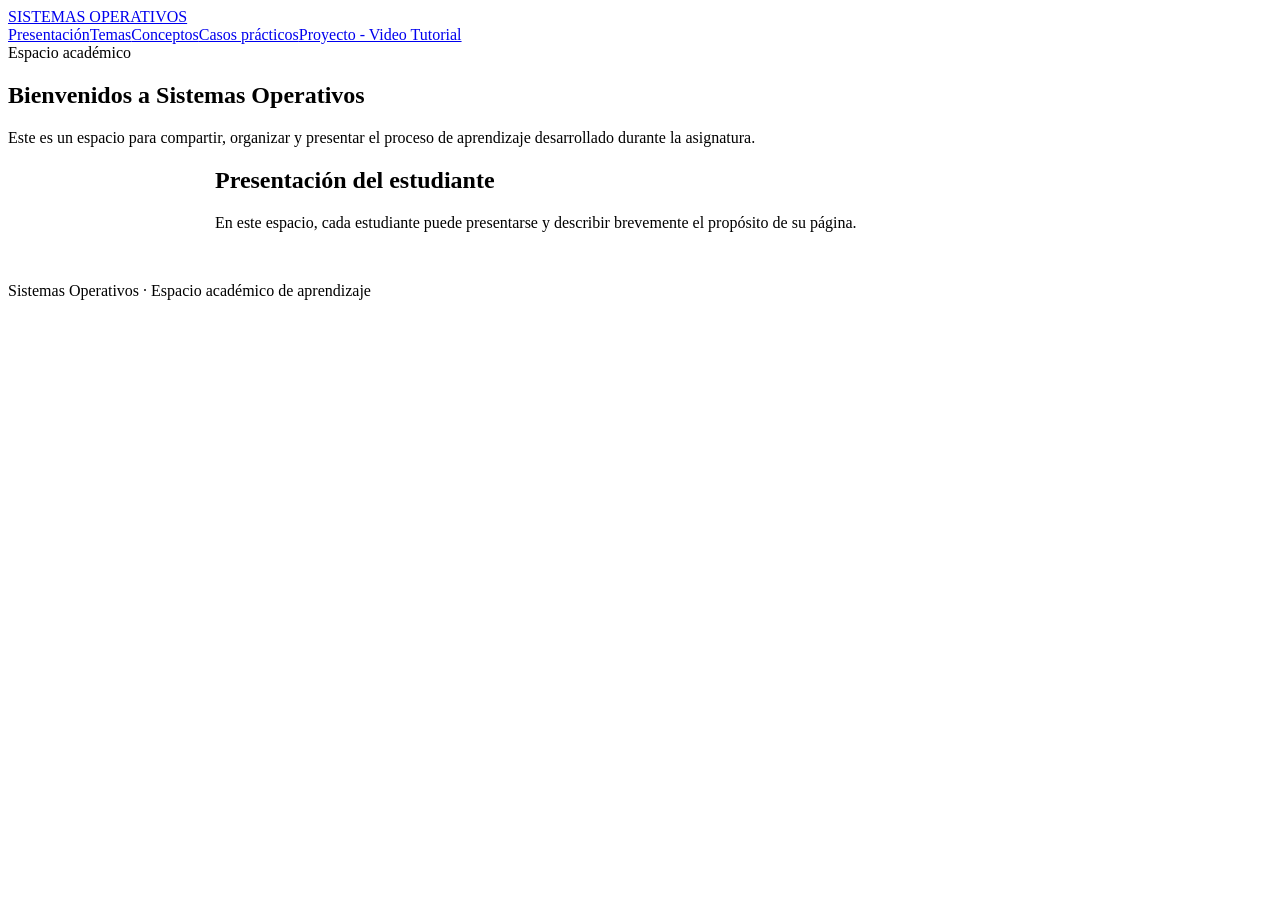
==== index.html @ a7d87741 "feat: first version" ====
<!doctype html>
<html lang="es">

<head>
  <meta charset="utf-8">
  <meta name="viewport" content="width=device-width,initial-scale=1">
  <meta name="description" content="Espacio académico de Sistemas Operativos">
  <title>Presentación | Sistemas Operativos</title>
  <link rel="stylesheet" href="css/estilos.css">
</head>

<body>
  <header class="site-header">
    <div class="nav-wrap"><a class="brand" href="index.html">SISTEMAS OPERATIVOS</a>
      <nav class="navbar" aria-label="Navegación principal"><a href="index.html" class="active">Presentación</a><a
          href="temas.html" class="">Temas</a><a href="conceptos.html" class="">Conceptos</a><a
          href="casos-practicos.html" class="">Casos prácticos</a><a href="proyecto.html" class="">Proyecto - Video
          Tutorial</a></nav>
    </div>
  </header>
  <main>
    <section class="hero">
      <div class="eyebrow">Espacio académico</div>
      <h1>Bienvenidos a Sistemas Operativos</h1>
      <p>Este es un espacio para compartir, organizar y presentar el proceso de aprendizaje desarrollado durante la
        asignatura.</p>
    </section>
    <section class="card" style="max-width:850px;margin:0 auto">
      <h2>Presentación del estudiante</h2>
      <p>En este espacio, cada estudiante puede presentarse y describir brevemente el propósito de su página.</p>
      <div class="edit-area" contenteditable="true" data-placeholder="Escribe aquí tu presentación personal..."></div>
    </section>
  </main>
  <footer class="footer">Sistemas Operativos · Espacio académico de aprendizaje</footer>
</body>

</html>
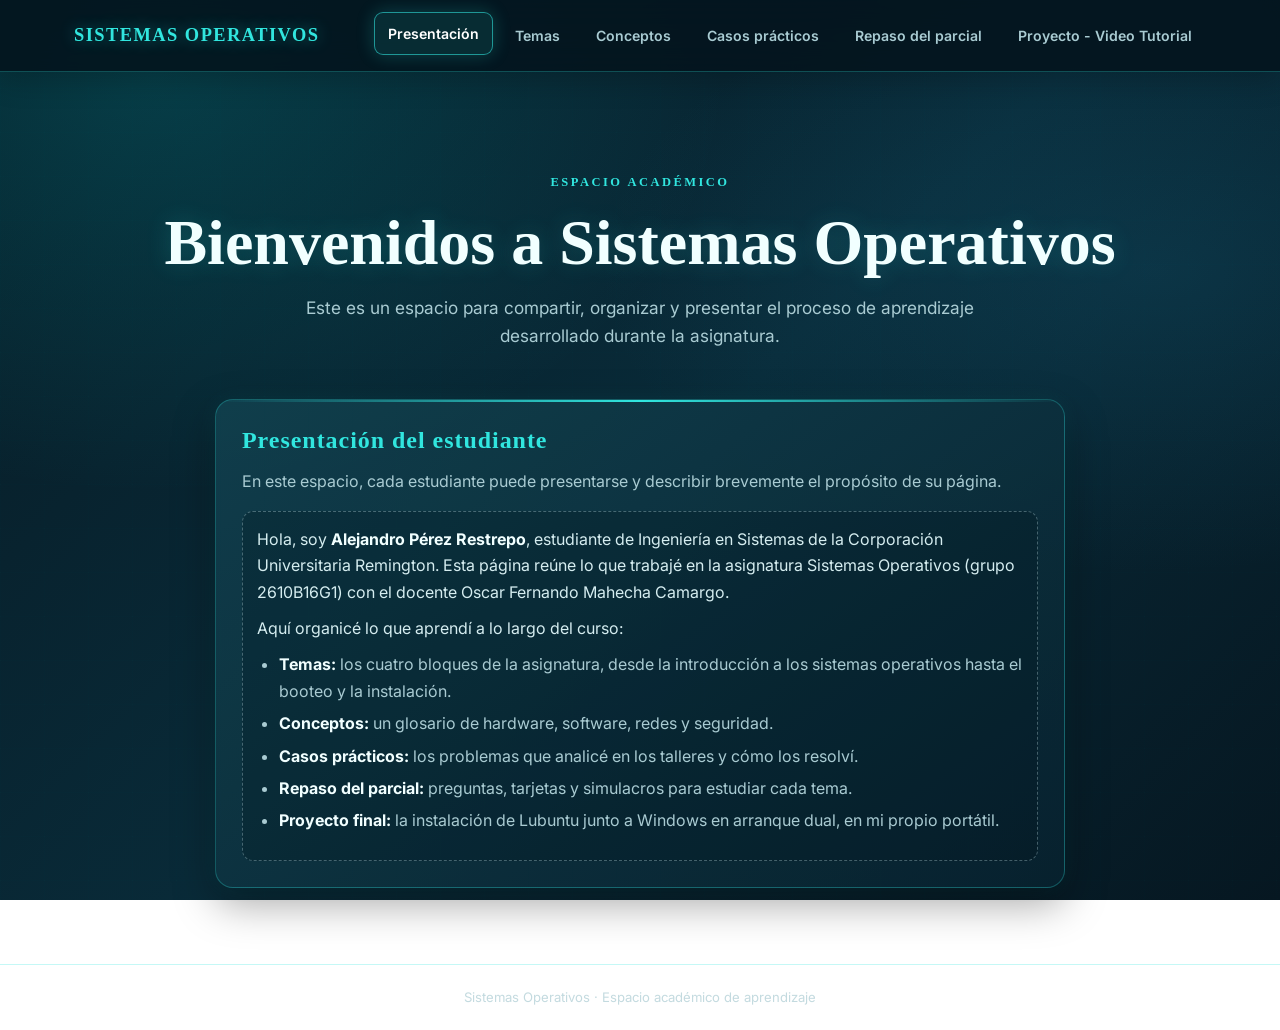
==== commit 63dcda6b: "Agregar contenido del proyecto final y página de repaso del parcial - Llenar Presentación, Temas, Co" ====
--- a/index.html
+++ b/index.html
@@ -1,37 +1,51 @@
-<!doctype html>
-<html lang="es">
-
-<head>
-  <meta charset="utf-8">
-  <meta name="viewport" content="width=device-width,initial-scale=1">
-  <meta name="description" content="Espacio académico de Sistemas Operativos">
-  <title>Presentación | Sistemas Operativos</title>
-  <link rel="stylesheet" href="css/estilos.css">
-</head>
-
-<body>
-  <header class="site-header">
-    <div class="nav-wrap"><a class="brand" href="index.html">SISTEMAS OPERATIVOS</a>
-      <nav class="navbar" aria-label="Navegación principal"><a href="index.html" class="active">Presentación</a><a
-          href="temas.html" class="">Temas</a><a href="conceptos.html" class="">Conceptos</a><a
-          href="casos-practicos.html" class="">Casos prácticos</a><a href="proyecto.html" class="">Proyecto - Video
-          Tutorial</a></nav>
-    </div>
-  </header>
-  <main>
-    <section class="hero">
-      <div class="eyebrow">Espacio académico</div>
-      <h1>Bienvenidos a Sistemas Operativos</h1>
-      <p>Este es un espacio para compartir, organizar y presentar el proceso de aprendizaje desarrollado durante la
-        asignatura.</p>
-    </section>
-    <section class="card" style="max-width:850px;margin:0 auto">
-      <h2>Presentación del estudiante</h2>
-      <p>En este espacio, cada estudiante puede presentarse y describir brevemente el propósito de su página.</p>
-      <div class="edit-area" contenteditable="true" data-placeholder="Escribe aquí tu presentación personal..."></div>
-    </section>
-  </main>
-  <footer class="footer">Sistemas Operativos · Espacio académico de aprendizaje</footer>
-</body>
-
+<!doctype html>
+<html lang="es">
+
+<head>
+  <meta charset="utf-8">
+  <meta name="viewport" content="width=device-width,initial-scale=1">
+  <meta name="description" content="Espacio académico de Sistemas Operativos">
+  <title>Presentación | Sistemas Operativos</title>
+  <link rel="stylesheet" href="css/estilos.css">
+</head>
+
+<body>
+  <header class="site-header">
+    <div class="nav-wrap"><a class="brand" href="index.html">SISTEMAS OPERATIVOS</a>
+      <nav class="navbar" aria-label="Navegación principal"><a href="index.html" class="active">Presentación</a><a
+          href="temas.html" class="">Temas</a><a href="conceptos.html" class="">Conceptos</a><a
+          href="casos-practicos.html" class="">Casos prácticos</a><a href="repaso.html" class="">Repaso del parcial</a><a href="proyecto.html" class="">Proyecto - Video
+          Tutorial</a></nav>
+    </div>
+  </header>
+  <main>
+    <section class="hero">
+      <div class="eyebrow">Espacio académico</div>
+      <h1>Bienvenidos a Sistemas Operativos</h1>
+      <p>Este es un espacio para compartir, organizar y presentar el proceso de aprendizaje desarrollado durante la
+        asignatura.</p>
+    </section>
+    <section class="card" style="max-width:850px;margin:0 auto">
+      <h2>Presentación del estudiante</h2>
+      <p>En este espacio, cada estudiante puede presentarse y describir brevemente el propósito de su página.</p>
+      <div class="edit-area" contenteditable="true" data-placeholder="Escribe aquí tu presentación personal...">
+          <p>Hola, soy <strong>Alejandro Pérez Restrepo</strong>, estudiante de Ingeniería en Sistemas de la
+            Corporación Universitaria Remington. Esta página reúne lo que trabajé en la asignatura Sistemas Operativos
+            (grupo 2610B16G1) con el docente Oscar Fernando Mahecha Camargo.</p>
+          <p>Aquí organicé lo que aprendí a lo largo del curso:</p>
+          <ul>
+            <li><strong>Temas:</strong> los cuatro bloques de la asignatura, desde la introducción a los sistemas
+              operativos hasta el booteo y la instalación.</li>
+            <li><strong>Conceptos:</strong> un glosario de hardware, software, redes y seguridad.</li>
+            <li><strong>Casos prácticos:</strong> los problemas que analicé en los talleres y cómo los resolví.</li>
+            <li><strong>Repaso del parcial:</strong> preguntas, tarjetas y simulacros para estudiar cada tema.</li>
+            <li><strong>Proyecto final:</strong> la instalación de Lubuntu junto a Windows en arranque dual, en mi
+              propio portátil.</li>
+          </ul>
+        </div>
+    </section>
+  </main>
+  <footer class="footer">Sistemas Operativos · Espacio académico de aprendizaje</footer>
+</body>
+
 </html>
--- a/css/estilos.css
+++ b/css/estilos.css
@@ -0,0 +1,481 @@
+@import url('https://fonts.googleapis.com/css2?family=Exo+2:wght@400;600;700;800&family=Inter:wght@400;500;600;700&display=swap');
+
+:root {
+  --bg: #071b25;
+  --cyan: #31e6df;
+  --muted: #a9cbd2;
+  --line: rgba(49, 230, 223, .28);
+  --shadow: 0 16px 42px rgba(0, 0, 0, .34), 0 0 22px rgba(0, 220, 220, .08)
+}
+
+* {
+  box-sizing: border-box
+}
+
+html {
+  scroll-behavior: smooth
+}
+
+body {
+  margin: 0;
+  min-height: 100vh;
+  color: #e9fbff;
+  font-family: Inter, sans-serif;
+  line-height: 1.65;
+  background: radial-gradient(ellipse at 12% 8%, rgba(0, 204, 210, .18), transparent 36%), radial-gradient(ellipse at 90% 30%, rgba(25, 116, 151, .2), transparent 34%), linear-gradient(135deg, var(--bg), #092b39 52%, #061721);
+  background-attachment: fixed
+}
+
+body:before {
+  content: "";
+  position: fixed;
+  inset: 0;
+  pointer-events: none;
+  opacity: .16;
+  z-index: -1;
+  background-image: linear-gradient(rgba(75, 220, 220, .08) 1px, transparent 1px), linear-gradient(90deg, rgba(75, 220, 220, .08) 1px, transparent 1px);
+  background-size: 44px 44px
+}
+
+a {
+  color: inherit;
+  text-decoration: none
+}
+
+.site-header {
+  position: sticky;
+  top: 0;
+  z-index: 20;
+  background: rgba(4, 20, 29, .88);
+  backdrop-filter: blur(16px);
+  border-bottom: 1px solid var(--line);
+  box-shadow: 0 8px 30px #0003
+}
+
+.nav-wrap {
+  max-width: 1180px;
+  margin: auto;
+  padding: 14px 24px;
+  display: flex;
+  align-items: center;
+  justify-content: space-between;
+  gap: 24px
+}
+
+.brand {
+  font-family: 'Exo 2';
+  font-weight: 800;
+  letter-spacing: .08em;
+  color: var(--cyan);
+  font-size: 1.15rem;
+  text-shadow: 0 0 16px #31e6df73
+}
+
+.navbar {
+  display: flex;
+  flex-wrap: wrap;
+  gap: 8px;
+  justify-content: flex-end
+}
+
+.navbar a {
+  font-size: .88rem;
+  font-weight: 600;
+  color: var(--muted);
+  padding: 9px 13px;
+  border: 1px solid transparent;
+  border-radius: 9px;
+  transition: all .28s
+}
+
+.navbar a:hover,
+.navbar a.active {
+  color: white;
+  border-color: #31e6df94;
+  background: #31e6df1a;
+  box-shadow: 0 0 18px #31e6df38;
+  transform: translateY(-2px)
+}
+
+main {
+  max-width: 1120px;
+  margin: auto;
+  padding: 58px 24px 76px
+}
+
+.hero {
+  text-align: center;
+  padding: 42px 22px 48px;
+  animation: fadeUp .8s both
+}
+
+.eyebrow {
+  color: var(--cyan);
+  font-family: 'Exo 2';
+  font-weight: 700;
+  letter-spacing: .2em;
+  text-transform: uppercase;
+  font-size: .78rem
+}
+
+h1,
+h2,
+h3 {
+  font-family: 'Exo 2';
+  line-height: 1.2
+}
+
+h1 {
+  font-size: clamp(2.2rem, 6vw, 4rem);
+  margin: 12px 0;
+  color: #f1ffff;
+  text-shadow: 0 0 24px #31e6df33
+}
+
+.hero p {
+  max-width: 760px;
+  margin: auto;
+  color: var(--muted);
+  font-size: 1.08rem
+}
+
+.section-title {
+  text-align: center;
+  margin-bottom: 30px
+}
+
+.section-title h1 {
+  font-size: clamp(2rem, 4vw, 3rem)
+}
+
+.section-title p {
+  color: var(--muted);
+  max-width: 720px;
+  margin: 12px auto 0
+}
+
+.grid {
+  display: grid;
+  grid-template-columns: repeat(2, minmax(0, 1fr));
+  gap: 22px
+}
+
+.card {
+  position: relative;
+  overflow: hidden;
+  padding: 26px;
+  border: 1px solid var(--line);
+  border-radius: 18px;
+  background: linear-gradient(145deg, #11414fe0, #08222fe0);
+  box-shadow: var(--shadow);
+  transition: transform .32s, box-shadow .32s, border-color .32s;
+  animation: fadeUp .65s both
+}
+
+.card:before {
+  content: "";
+  position: absolute;
+  inset: 0 0 auto;
+  height: 2px;
+  background: linear-gradient(90deg, transparent, var(--cyan), transparent)
+}
+
+.card:hover {
+  transform: translateY(-7px) scale(1.012);
+  border-color: #31e6dfcc;
+  box-shadow: 0 22px 48px #0006, 0 0 28px #31e6df30
+}
+
+.card h2,
+.card h3 {
+  margin: 0 0 14px;
+  color: var(--cyan);
+  letter-spacing: .04em
+}
+
+.card p {
+  color: var(--muted);
+  margin: 0
+}
+
+.week-card {
+  min-height: 190px
+}
+
+.edit-area {
+  margin-top: 16px;
+  min-height: 90px;
+  padding: 14px;
+  border: 1px dashed #a9cbd261;
+  border-radius: 11px;
+  color: #d5edf0;
+  background: #0111193d;
+  outline: none
+}
+
+.edit-area:focus {
+  border-color: var(--cyan);
+  box-shadow: 0 0 0 3px #31e6df1a
+}
+
+.edit-area:empty:before {
+  content: attr(data-placeholder);
+  color: #a9cbd2a0
+}
+
+.concept-card {
+  min-height: 210px
+}
+
+.concept-card h2 {
+  display: flex;
+  align-items: center;
+  gap: 12px
+}
+
+.concept-icon {
+  display: inline-grid;
+  place-items: center;
+  width: 40px;
+  height: 40px;
+  border-radius: 12px;
+  color: var(--cyan);
+  background: #31e6df1a;
+  border: 1px solid var(--line)
+}
+
+.case-card h2 {
+  font-size: 1.28rem
+}
+
+.case-parts {
+  display: grid;
+  grid-template-columns: 1fr 1fr;
+  gap: 14px;
+  margin-top: 18px
+}
+
+.case-part {
+  min-height: 155px;
+  padding: 16px;
+  border-radius: 13px;
+  border: 1px solid #31e6df33;
+  background: #02161f6b;
+  transition: all .28s
+}
+
+.case-part:hover {
+  border-color: var(--cyan);
+  background: #0f4e5759;
+  box-shadow: 0 0 18px #31e6df1f;
+  transform: translateY(-3px)
+}
+
+.case-part h3 {
+  font-size: 1rem;
+  margin: 0 0 10px;
+  color: #f0ffff
+}
+
+.project-content {
+  max-width: 900px;
+  margin: auto
+}
+
+.project-content .card {
+  margin-bottom: 20px
+}
+
+.project-content h2 {
+  font-size: 1.25rem
+}
+
+.project-content ul {
+  padding-left: 22px;
+  color: var(--muted);
+  margin: 10px 0
+}
+
+.project-content li {
+  margin: 7px 0
+}
+
+.note {
+  padding: 17px 20px;
+  border-left: 3px solid var(--cyan);
+  border-radius: 0 12px 12px 0;
+  background: #31e6df12;
+  color: var(--muted)
+}
+
+.footer {
+  border-top: 1px solid var(--line);
+  text-align: center;
+  padding: 22px;
+  color: #a9cbd2b3;
+  font-size: .82rem
+}
+
+@keyframes fadeUp {
+  from {
+    opacity: 0;
+    transform: translateY(18px)
+  }
+
+  to {
+    opacity: 1;
+    transform: translateY(0)
+  }
+}
+
+.card:nth-child(2) {
+  animation-delay: .08s
+}
+
+.card:nth-child(3) {
+  animation-delay: .16s
+}
+
+.card:nth-child(4) {
+  animation-delay: .24s
+}
+
+@media(max-width:760px) {
+  .nav-wrap {
+    flex-direction: column;
+    gap: 10px;
+    padding: 12px 14px
+  }
+
+  .navbar {
+    justify-content: center
+  }
+
+  .navbar a {
+    font-size: .78rem;
+    padding: 8px 9px
+  }
+
+  main {
+    padding: 38px 16px 56px
+  }
+
+  .grid {
+    grid-template-columns: 1fr
+  }
+
+  .case-parts {
+    grid-template-columns: 1fr
+  }
+
+  .hero {
+    padding: 28px 8px 36px
+  }
+}
+
+@media(prefers-reduced-motion:reduce) {
+
+  *,
+  *:before,
+  *:after {
+    scroll-behavior: auto !important;
+    animation-duration: .01ms !important;
+    animation-iteration-count: 1 !important;
+    transition-duration: .01ms !important
+  }
+}
+
+/* Contenido agregado al proyecto final:
+   texto dentro de los recuadros, subtítulos de casos y tabla de particiones */
+.edit-area p {
+  margin: 0 0 10px;
+  color: #d5edf0
+}
+
+.edit-area p:last-child {
+  margin-bottom: 0
+}
+
+.edit-area ul,
+.edit-area ol,
+.project-content ol {
+  margin: 6px 0 12px;
+  padding-left: 22px;
+  color: var(--muted)
+}
+
+.edit-area li,
+.project-content ol li {
+  margin: 6px 0
+}
+
+.edit-area strong,
+.card li strong,
+.card p strong {
+  color: #f1ffff
+}
+
+.edit-area .block-title {
+  font-family: 'Exo 2';
+  font-weight: 700;
+  font-size: 1.08rem;
+  color: #f1ffff
+}
+
+.card code {
+  font-family: Consolas, 'Courier New', monospace;
+  font-size: .9em;
+  color: #c9fbf8;
+  background: #31e6df14;
+  padding: 1px 5px;
+  border-radius: 4px
+}
+
+.case-subtitle {
+  margin: -6px 0 4px !important;
+  color: #f1ffff !important;
+  font-weight: 600
+}
+
+.table-wrap {
+  overflow-x: auto
+}
+
+.table-wrap table {
+  width: 100%;
+  border-collapse: collapse;
+  font-size: .92rem;
+  color: var(--muted)
+}
+
+.table-wrap th,
+.table-wrap td {
+  padding: 9px 10px;
+  border-bottom: 1px solid var(--line);
+  text-align: left;
+  white-space: nowrap
+}
+
+.table-wrap th {
+  color: var(--cyan);
+  font-family: 'Exo 2'
+}
+
+.table-wrap tr.highlight td {
+  color: #f1ffff;
+  background: #31e6df12
+}
+
+.sources li {
+  margin: 8px 0
+}
+
+.sources a {
+  color: var(--cyan);
+  text-decoration: underline
+}
+
+/* Cada caso práctico ocupa todo el ancho para que la problemática y la solución se lean cómodas */
+.case-card {
+  grid-column: 1 / -1
+}
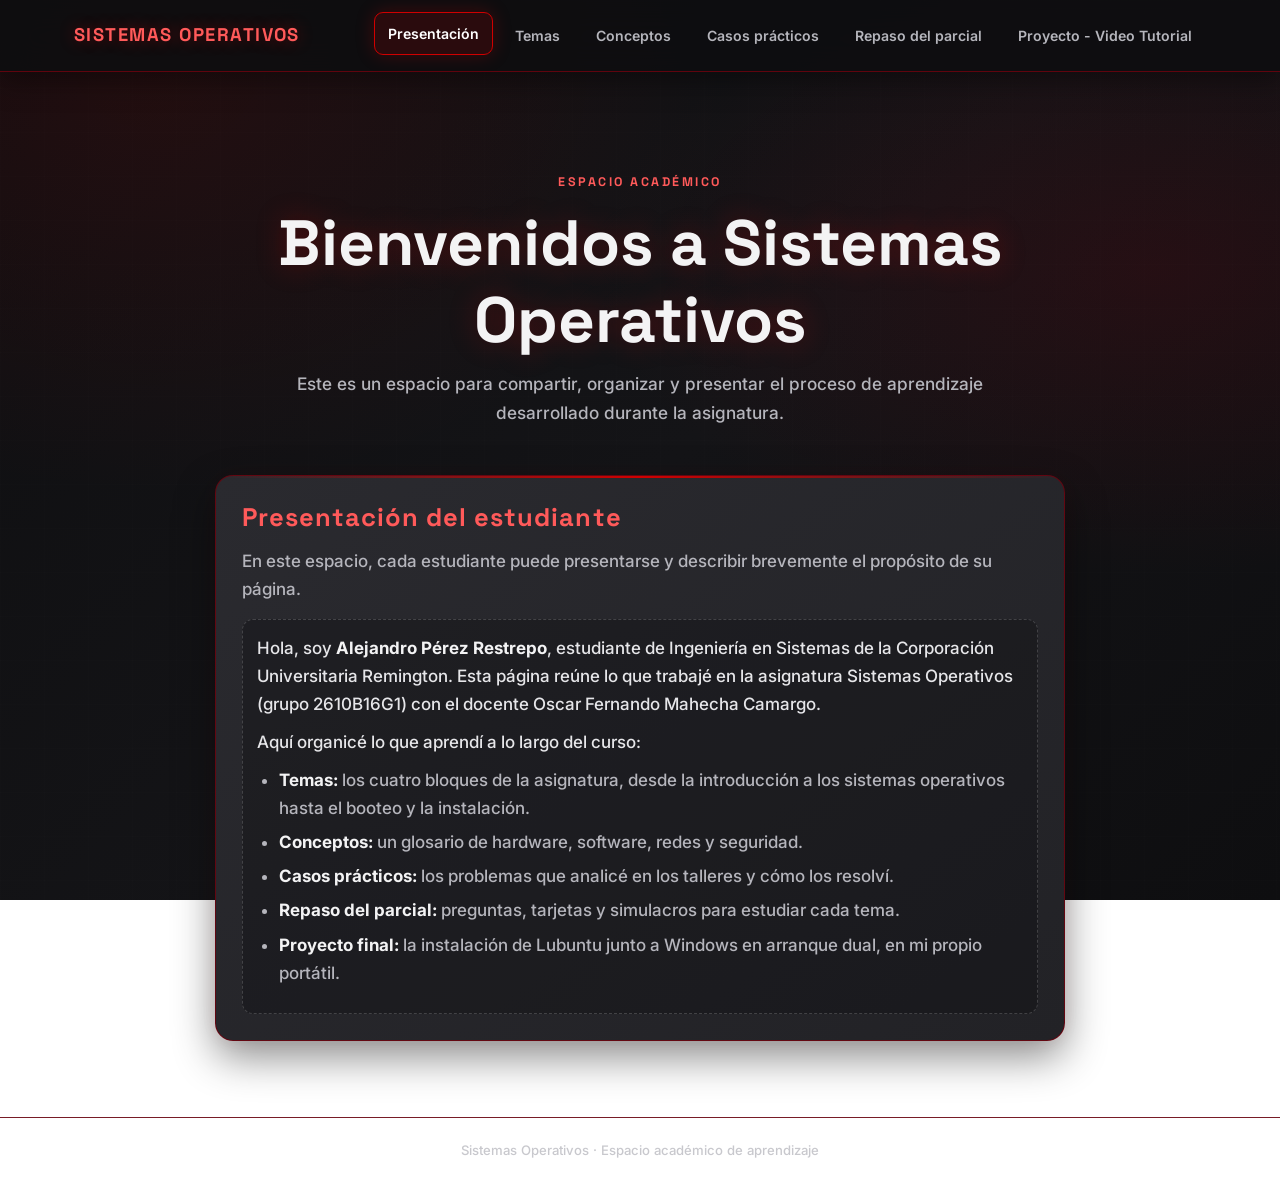
==== commit d657e718: "feat: Add favicon" ====
--- a/index.html
+++ b/index.html
@@ -7,6 +7,7 @@
   <meta name="description" content="Espacio académico de Sistemas Operativos">
   <title>Presentación | Sistemas Operativos</title>
   <link rel="stylesheet" href="css/estilos.css">
+  <link rel="shortcut icon" href="img/favicon.jpg" type="image/x-icon">
 </head>
 
 <body>
--- a/css/estilos.css
+++ b/css/estilos.css
@@ -1,11 +1,20 @@
-@import url('https://fonts.googleapis.com/css2?family=Exo+2:wght@400;600;700;800&family=Inter:wght@400;500;600;700&display=swap');
+@import url('https://fonts.googleapis.com/css2?family=Space+Grotesk:wght@500;600;700&family=Inter:wght@400;500;600;700&family=IBM+Plex+Mono:wght@400;500&display=swap');
 
 :root {
-  --bg: #071b25;
-  --cyan: #31e6df;
-  --muted: #a9cbd2;
-  --line: rgba(49, 230, 223, .28);
-  --shadow: 0 16px 42px rgba(0, 0, 0, .34), 0 0 22px rgba(0, 220, 220, .08)
+  /* Paleta: negro casi puro, gris oscuro, vino, rojo intenso y blanco roto */
+  --bg: #0E0E10;
+  --surface: #2A2A2F;
+  --wine: #6A040F;
+  --red: #D00000;
+  --text: #F3F3F4;
+  /* Tono claro del rojo intenso para texto pequeño sobre fondos oscuros (contraste legible) */
+  --red-text: #FF5A5A;
+  --muted: #B5B5BC;
+  --line: rgba(106, 4, 15, .9);
+  --shadow: 0 16px 42px rgba(0, 0, 0, .45), 0 0 22px rgba(208, 0, 0, .06);
+  --font-title: 'Space Grotesk', 'Segoe UI', sans-serif;
+  --font-body: Inter, 'Segoe UI', sans-serif;
+  --font-mono: 'IBM Plex Mono', Consolas, monospace
 }
 
 * {
@@ -19,10 +28,12 @@
 body {
   margin: 0;
   min-height: 100vh;
-  color: #e9fbff;
-  font-family: Inter, sans-serif;
+  color: var(--text);
+  font-family: var(--font-body);
+  font-size: 1.0625rem;
+  font-weight: 500;
   line-height: 1.65;
-  background: radial-gradient(ellipse at 12% 8%, rgba(0, 204, 210, .18), transparent 36%), radial-gradient(ellipse at 90% 30%, rgba(25, 116, 151, .2), transparent 34%), linear-gradient(135deg, var(--bg), #092b39 52%, #061721);
+  background: radial-gradient(ellipse at 12% 8%, rgba(208, 0, 0, .10), transparent 36%), radial-gradient(ellipse at 90% 30%, rgba(106, 4, 15, .22), transparent 34%), linear-gradient(135deg, var(--bg), #141417 52%, var(--bg));
   background-attachment: fixed
 }
 
@@ -33,7 +44,7 @@
   pointer-events: none;
   opacity: .16;
   z-index: -1;
-  background-image: linear-gradient(rgba(75, 220, 220, .08) 1px, transparent 1px), linear-gradient(90deg, rgba(75, 220, 220, .08) 1px, transparent 1px);
+  background-image: linear-gradient(rgba(243, 243, 244, .06) 1px, transparent 1px), linear-gradient(90deg, rgba(243, 243, 244, .06) 1px, transparent 1px);
   background-size: 44px 44px
 }
 
@@ -46,10 +57,10 @@
   position: sticky;
   top: 0;
   z-index: 20;
-  background: rgba(4, 20, 29, .88);
+  background: rgba(14, 14, 16, .9);
   backdrop-filter: blur(16px);
   border-bottom: 1px solid var(--line);
-  box-shadow: 0 8px 30px #0003
+  box-shadow: 0 8px 30px #0006
 }
 
 .nav-wrap {
@@ -63,12 +74,12 @@
 }
 
 .brand {
-  font-family: 'Exo 2';
-  font-weight: 800;
+  font-family: var(--font-title);
+  font-weight: 700;
   letter-spacing: .08em;
-  color: var(--cyan);
+  color: var(--red-text);
   font-size: 1.15rem;
-  text-shadow: 0 0 16px #31e6df73
+  text-shadow: 0 0 16px rgba(208, 0, 0, .45)
 }
 
 .navbar {
@@ -90,10 +101,10 @@
 
 .navbar a:hover,
 .navbar a.active {
-  color: white;
-  border-color: #31e6df94;
-  background: #31e6df1a;
-  box-shadow: 0 0 18px #31e6df38;
+  color: #fff;
+  border-color: var(--red);
+  background: rgba(208, 0, 0, .14);
+  box-shadow: 0 0 18px rgba(208, 0, 0, .25);
   transform: translateY(-2px)
 }
 
@@ -110,8 +121,8 @@
 }
 
 .eyebrow {
-  color: var(--cyan);
-  font-family: 'Exo 2';
+  color: var(--red-text);
+  font-family: var(--font-title);
   font-weight: 700;
   letter-spacing: .2em;
   text-transform: uppercase;
@@ -121,15 +132,16 @@
 h1,
 h2,
 h3 {
-  font-family: 'Exo 2';
+  font-family: var(--font-title);
+  font-weight: 700;
   line-height: 1.2
 }
 
 h1 {
   font-size: clamp(2.2rem, 6vw, 4rem);
   margin: 12px 0;
-  color: #f1ffff;
-  text-shadow: 0 0 24px #31e6df33
+  color: var(--text);
+  text-shadow: 0 0 28px rgba(208, 0, 0, .3)
 }
 
 .hero p {
@@ -166,7 +178,7 @@
   padding: 26px;
   border: 1px solid var(--line);
   border-radius: 18px;
-  background: linear-gradient(145deg, #11414fe0, #08222fe0);
+  background: linear-gradient(145deg, var(--surface), #222226);
   box-shadow: var(--shadow);
   transition: transform .32s, box-shadow .32s, border-color .32s;
   animation: fadeUp .65s both
@@ -177,19 +189,19 @@
   position: absolute;
   inset: 0 0 auto;
   height: 2px;
-  background: linear-gradient(90deg, transparent, var(--cyan), transparent)
+  background: linear-gradient(90deg, transparent, var(--red), transparent)
 }
 
 .card:hover {
   transform: translateY(-7px) scale(1.012);
-  border-color: #31e6dfcc;
-  box-shadow: 0 22px 48px #0006, 0 0 28px #31e6df30
+  border-color: var(--red);
+  box-shadow: 0 22px 48px #0008, 0 0 28px rgba(208, 0, 0, .22)
 }
 
 .card h2,
 .card h3 {
   margin: 0 0 14px;
-  color: var(--cyan);
+  color: var(--red-text);
   letter-spacing: .04em
 }
 
@@ -206,21 +218,21 @@
   margin-top: 16px;
   min-height: 90px;
   padding: 14px;
-  border: 1px dashed #a9cbd261;
+  border: 1px dashed rgba(243, 243, 244, .18);
   border-radius: 11px;
-  color: #d5edf0;
-  background: #0111193d;
+  color: #E6E6E9;
+  background: rgba(14, 14, 16, .35);
   outline: none
 }
 
 .edit-area:focus {
-  border-color: var(--cyan);
-  box-shadow: 0 0 0 3px #31e6df1a
+  border-color: var(--red);
+  box-shadow: 0 0 0 3px rgba(208, 0, 0, .18)
 }
 
 .edit-area:empty:before {
   content: attr(data-placeholder);
-  color: #a9cbd2a0
+  color: rgba(181, 181, 188, .7)
 }
 
 .concept-card {
@@ -239,8 +251,8 @@
   width: 40px;
   height: 40px;
   border-radius: 12px;
-  color: var(--cyan);
-  background: #31e6df1a;
+  color: var(--red-text);
+  background: rgba(208, 0, 0, .12);
   border: 1px solid var(--line)
 }
 
@@ -259,22 +271,22 @@
   min-height: 155px;
   padding: 16px;
   border-radius: 13px;
-  border: 1px solid #31e6df33;
-  background: #02161f6b;
+  border: 1px solid rgba(106, 4, 15, .7);
+  background: rgba(14, 14, 16, .4);
   transition: all .28s
 }
 
 .case-part:hover {
-  border-color: var(--cyan);
-  background: #0f4e5759;
-  box-shadow: 0 0 18px #31e6df1f;
+  border-color: var(--red);
+  background: rgba(106, 4, 15, .2);
+  box-shadow: 0 0 18px rgba(208, 0, 0, .15);
   transform: translateY(-3px)
 }
 
 .case-part h3 {
   font-size: 1rem;
   margin: 0 0 10px;
-  color: #f0ffff
+  color: var(--text)
 }
 
 .project-content {
@@ -302,9 +314,9 @@
 
 .note {
   padding: 17px 20px;
-  border-left: 3px solid var(--cyan);
+  border-left: 3px solid var(--red);
   border-radius: 0 12px 12px 0;
-  background: #31e6df12;
+  background: rgba(208, 0, 0, .08);
   color: var(--muted)
 }
 
@@ -312,7 +324,7 @@
   border-top: 1px solid var(--line);
   text-align: center;
   padding: 22px;
-  color: #a9cbd2b3;
+  color: rgba(181, 181, 188, .75);
   font-size: .82rem
 }
 
@@ -389,7 +401,7 @@
    texto dentro de los recuadros, subtítulos de casos y tabla de particiones */
 .edit-area p {
   margin: 0 0 10px;
-  color: #d5edf0
+  color: #E6E6E9
 }
 
 .edit-area p:last-child {
@@ -412,28 +424,28 @@
 .edit-area strong,
 .card li strong,
 .card p strong {
-  color: #f1ffff
+  color: var(--text)
 }
 
 .edit-area .block-title {
-  font-family: 'Exo 2';
+  font-family: var(--font-title);
   font-weight: 700;
   font-size: 1.08rem;
-  color: #f1ffff
+  color: var(--text)
 }
 
 .card code {
-  font-family: Consolas, 'Courier New', monospace;
-  font-size: .9em;
-  color: #c9fbf8;
-  background: #31e6df14;
+  font-family: var(--font-mono);
+  font-size: .88em;
+  color: #FFD0D0;
+  background: rgba(208, 0, 0, .14);
   padding: 1px 5px;
   border-radius: 4px
 }
 
 .case-subtitle {
   margin: -6px 0 4px !important;
-  color: #f1ffff !important;
+  color: var(--text) !important;
   font-weight: 600
 }
 
@@ -457,13 +469,13 @@
 }
 
 .table-wrap th {
-  color: var(--cyan);
-  font-family: 'Exo 2'
+  color: var(--red-text);
+  font-family: var(--font-title)
 }
 
 .table-wrap tr.highlight td {
-  color: #f1ffff;
-  background: #31e6df12
+  color: var(--text);
+  background: rgba(208, 0, 0, .1)
 }
 
 .sources li {
@@ -471,7 +483,7 @@
 }
 
 .sources a {
-  color: var(--cyan);
+  color: var(--red-text);
   text-decoration: underline
 }
 
@@ -479,3 +491,306 @@
 .case-card {
   grid-column: 1 / -1
 }
+
+/* Componente de video (js/video.js): tarjeta con portada y ventana flotante */
+.video-card {
+  position: relative;
+  margin-top: 18px;
+  aspect-ratio: 16 / 9;
+  border-radius: 16px;
+  overflow: hidden;
+  border: 1px solid var(--line);
+  background: var(--bg);
+  box-shadow: 0 18px 40px #0009, 0 0 26px rgba(208, 0, 0, .14);
+  isolation: isolate
+}
+
+.video-card:not(.is-ready) {
+  display: grid;
+  place-items: center
+}
+
+.video-card:not(.is-ready) a {
+  color: var(--red-text);
+  text-decoration: underline
+}
+
+.video-card__thumb {
+  position: absolute;
+  inset: 0;
+  width: 100%;
+  height: 100%;
+  object-fit: cover;
+  filter: saturate(.9) brightness(.78);
+  transform: scale(1.02);
+  transition: transform .6s ease, filter .4s ease
+}
+
+.video-card__shade {
+  position: absolute;
+  inset: 0;
+  background:
+    linear-gradient(to top, rgba(14, 14, 16, .95) 0%, rgba(14, 14, 16, .55) 32%, transparent 62%),
+    linear-gradient(to bottom, rgba(14, 14, 16, .55), transparent 28%);
+  pointer-events: none
+}
+
+.video-card__badge {
+  position: absolute;
+  top: 16px;
+  left: 16px;
+  display: inline-flex;
+  align-items: center;
+  gap: 8px;
+  padding: 6px 12px;
+  border-radius: 999px;
+  font: 700 .72rem var(--font-title);
+  letter-spacing: .14em;
+  text-transform: uppercase;
+  color: var(--red-text);
+  background: rgba(14, 14, 16, .75);
+  border: 1px solid rgba(208, 0, 0, .5);
+  backdrop-filter: blur(6px);
+  pointer-events: none
+}
+
+.video-card__dot {
+  width: 7px;
+  height: 7px;
+  border-radius: 50%;
+  background: var(--red);
+  box-shadow: 0 0 10px var(--red)
+}
+
+.video-card__trigger {
+  position: absolute;
+  inset: 0;
+  z-index: 1;
+  display: grid;
+  place-items: center;
+  border: 0;
+  padding: 0;
+  background: none;
+  cursor: pointer
+}
+
+.video-card__play {
+  position: relative;
+  display: grid;
+  place-items: center;
+  width: 78px;
+  height: 78px;
+  border-radius: 50%;
+  background: var(--red);
+  color: #fff;
+  box-shadow: 0 0 0 8px rgba(208, 0, 0, .22), 0 12px 30px #0008, 0 0 34px rgba(208, 0, 0, .55);
+  transition: transform .3s ease, box-shadow .3s ease
+}
+
+.video-card__play svg {
+  width: 32px;
+  height: 32px;
+  margin-left: 4px;
+  fill: currentColor
+}
+
+.video-card__play:after {
+  content: "";
+  position: absolute;
+  inset: -8px;
+  border-radius: 50%;
+  border: 2px solid rgba(255, 90, 90, .7);
+  animation: videoPulse 2.2s ease-out infinite
+}
+
+.video-card__trigger:hover .video-card__play,
+.video-card__trigger:focus-visible .video-card__play {
+  transform: scale(1.09);
+  box-shadow: 0 0 0 10px rgba(208, 0, 0, .3), 0 14px 34px #0009, 0 0 46px rgba(208, 0, 0, .75)
+}
+
+.video-card:hover .video-card__thumb {
+  transform: scale(1.07);
+  filter: saturate(1) brightness(.88)
+}
+
+.video-card__trigger:focus-visible {
+  outline: 3px solid var(--red-text);
+  outline-offset: -3px;
+  border-radius: 16px
+}
+
+.video-card__info {
+  position: absolute;
+  left: 20px;
+  right: 20px;
+  bottom: 18px;
+  display: grid;
+  gap: 2px;
+  pointer-events: none
+}
+
+.video-card__title {
+  font-family: var(--font-title);
+  font-weight: 700;
+  font-size: clamp(1.05rem, 2.6vw, 1.45rem);
+  line-height: 1.2;
+  color: var(--text);
+  text-shadow: 0 2px 14px #000a
+}
+
+.video-card__meta {
+  font-size: .85rem;
+  color: var(--muted)
+}
+
+.video-btn {
+  display: inline-grid;
+  place-items: center;
+  flex: none;
+  width: 42px;
+  height: 42px;
+  border-radius: 50%;
+  border: 1px solid rgba(208, 0, 0, .5);
+  background: rgba(14, 14, 16, .75);
+  color: var(--text);
+  backdrop-filter: blur(6px);
+  cursor: pointer;
+  transition: all .25s
+}
+
+.video-btn svg {
+  width: 19px;
+  height: 19px;
+  fill: currentColor
+}
+
+.video-btn:hover,
+.video-btn:focus-visible {
+  color: #fff;
+  background: var(--red);
+  border-color: var(--red);
+  box-shadow: 0 0 18px rgba(208, 0, 0, .55);
+  outline: none
+}
+
+.video-card__yt {
+  position: absolute;
+  top: 12px;
+  right: 12px;
+  z-index: 2
+}
+
+.video-modal {
+  position: fixed;
+  inset: 0;
+  z-index: 100;
+  display: grid;
+  grid-template-columns: minmax(0, 1fr);
+  place-items: center;
+  padding: max(16px, env(safe-area-inset-top)) max(16px, env(safe-area-inset-right)) max(16px, env(safe-area-inset-bottom)) max(16px, env(safe-area-inset-left));
+  background: rgba(8, 8, 10, .86);
+  backdrop-filter: blur(8px);
+  opacity: 0;
+  transition: opacity .25s ease
+}
+
+.video-modal[hidden] {
+  display: none
+}
+
+.video-modal.is-visible {
+  opacity: 1
+}
+
+.video-modal__dialog {
+  width: min(1040px, 100%);
+  min-width: 0;
+  transform: translateY(14px) scale(.97);
+  transition: transform .3s ease
+}
+
+.video-modal.is-visible .video-modal__dialog {
+  transform: none
+}
+
+.video-modal__bar {
+  display: flex;
+  align-items: center;
+  gap: 10px;
+  margin-bottom: 12px
+}
+
+.video-modal__title {
+  flex: 1;
+  min-width: 0;
+  margin: 0;
+  font: 700 1.1rem var(--font-title);
+  color: var(--text);
+  overflow: hidden;
+  text-overflow: ellipsis;
+  white-space: nowrap
+}
+
+.video-modal__frame {
+  position: relative;
+  aspect-ratio: 16 / 9;
+  border-radius: 16px;
+  overflow: hidden;
+  background: #000;
+  border: 1px solid rgba(208, 0, 0, .5);
+  box-shadow: 0 30px 80px #000c, 0 0 40px rgba(208, 0, 0, .22)
+}
+
+.video-modal__frame iframe {
+  position: absolute;
+  inset: 0;
+  width: 100%;
+  height: 100%;
+  border: 0
+}
+
+html.video-open {
+  overflow: hidden
+}
+
+@keyframes videoPulse {
+  from {
+    transform: scale(.92);
+    opacity: .9
+  }
+
+  to {
+    transform: scale(1.45);
+    opacity: 0
+  }
+}
+
+@media(max-width:560px) {
+  .video-card__play {
+    width: 60px;
+    height: 60px
+  }
+
+  .video-card__play svg {
+    width: 24px;
+    height: 24px
+  }
+
+  .video-card__meta {
+    display: none
+  }
+
+  .video-card__badge {
+    top: 10px;
+    left: 10px;
+    padding: 4px 10px;
+    font-size: .64rem
+  }
+
+  .video-card__yt {
+    top: 6px;
+    right: 6px;
+    transform: scale(.86)
+  }
+}
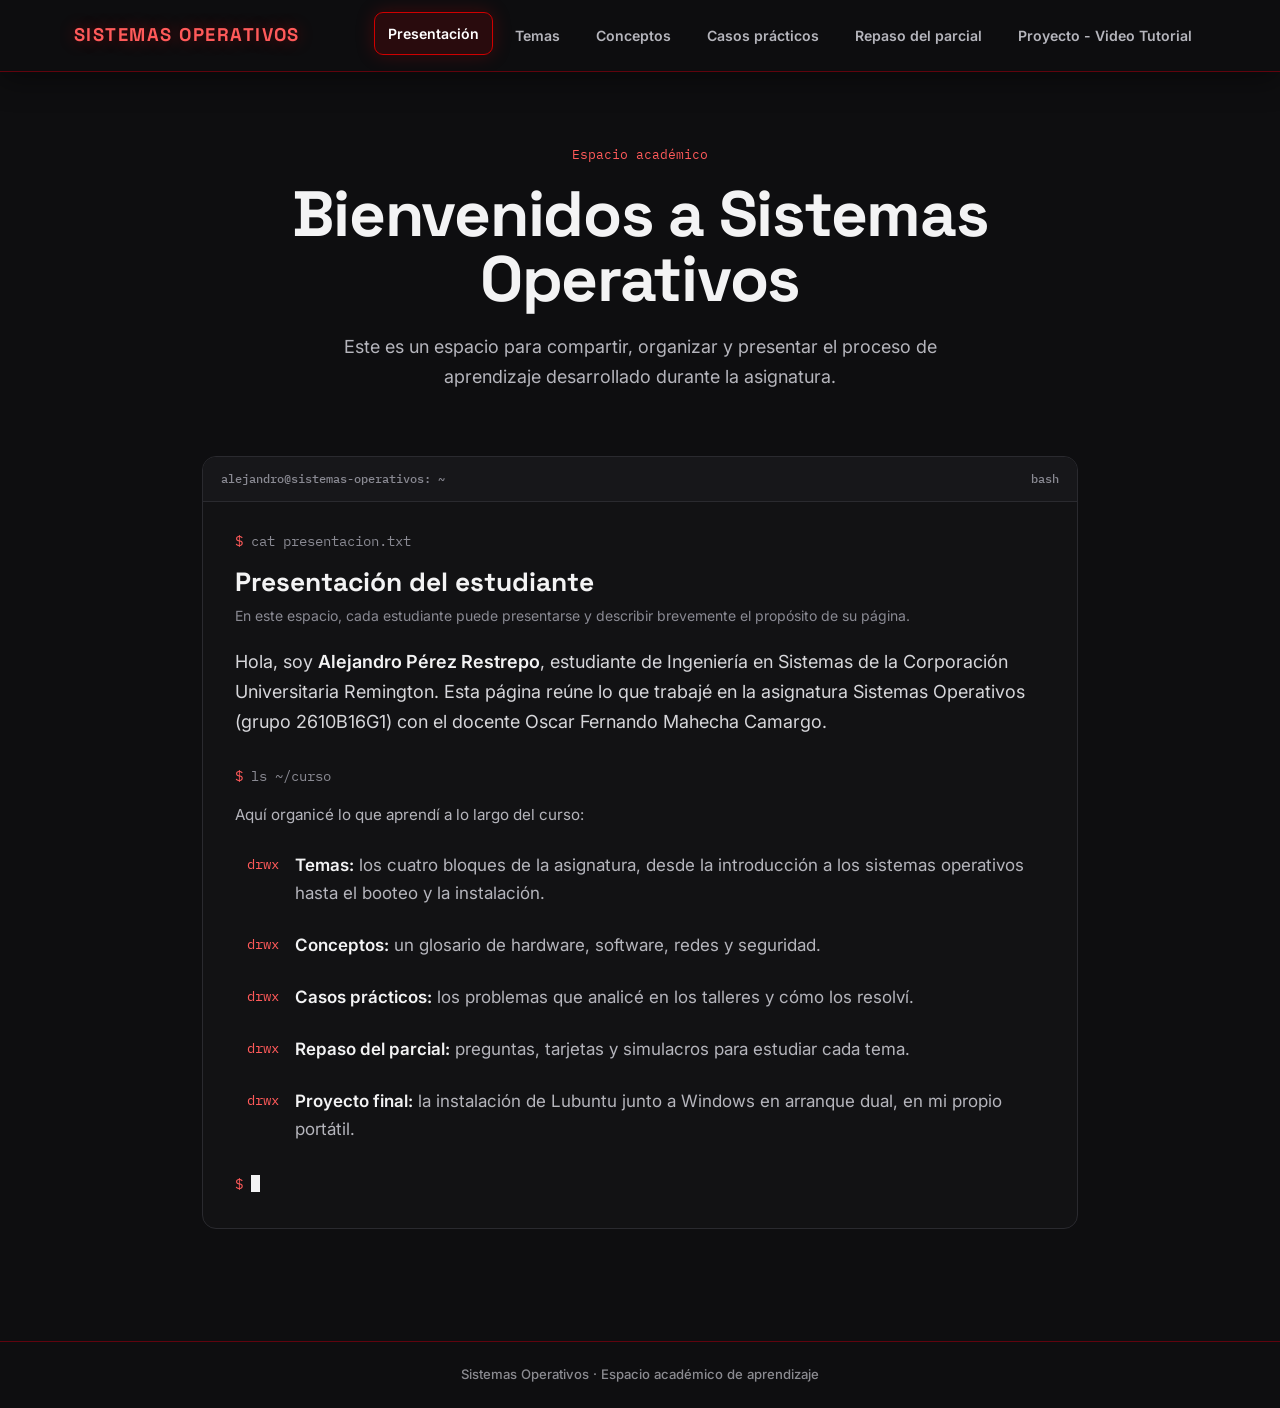
==== commit 6f0c0153: "Rediseña la página de Presentación como una terminal - La presentación del estudiante se muestra en " ====
--- a/index.html
+++ b/index.html
@@ -10,7 +10,7 @@
   <link rel="shortcut icon" href="img/favicon.jpg" type="image/x-icon">
 </head>
 
-<body>
+<body class="portada-page">
   <header class="site-header">
     <div class="nav-wrap"><a class="brand" href="index.html">SISTEMAS OPERATIVOS</a>
       <nav class="navbar" aria-label="Navegación principal"><a href="index.html" class="active">Presentación</a><a
@@ -19,31 +19,33 @@
           Tutorial</a></nav>
     </div>
   </header>
-  <main>
-    <section class="hero">
-      <div class="eyebrow">Espacio académico</div>
+  <main class="portada">
+    <section class="pt-hero">
+      <p class="pt-eyebrow">Espacio académico</p>
       <h1>Bienvenidos a Sistemas Operativos</h1>
-      <p>Este es un espacio para compartir, organizar y presentar el proceso de aprendizaje desarrollado durante la
-        asignatura.</p>
+      <p class="pt-lead">Este es un espacio para compartir, organizar y presentar el proceso de aprendizaje desarrollado durante la asignatura.</p>
     </section>
-    <section class="card" style="max-width:850px;margin:0 auto">
-      <h2>Presentación del estudiante</h2>
-      <p>En este espacio, cada estudiante puede presentarse y describir brevemente el propósito de su página.</p>
-      <div class="edit-area" contenteditable="true" data-placeholder="Escribe aquí tu presentación personal...">
-          <p>Hola, soy <strong>Alejandro Pérez Restrepo</strong>, estudiante de Ingeniería en Sistemas de la
-            Corporación Universitaria Remington. Esta página reúne lo que trabajé en la asignatura Sistemas Operativos
-            (grupo 2610B16G1) con el docente Oscar Fernando Mahecha Camargo.</p>
-          <p>Aquí organicé lo que aprendí a lo largo del curso:</p>
-          <ul>
-            <li><strong>Temas:</strong> los cuatro bloques de la asignatura, desde la introducción a los sistemas
-              operativos hasta el booteo y la instalación.</li>
-            <li><strong>Conceptos:</strong> un glosario de hardware, software, redes y seguridad.</li>
-            <li><strong>Casos prácticos:</strong> los problemas que analicé en los talleres y cómo los resolví.</li>
-            <li><strong>Repaso del parcial:</strong> preguntas, tarjetas y simulacros para estudiar cada tema.</li>
-            <li><strong>Proyecto final:</strong> la instalación de Lubuntu junto a Windows en arranque dual, en mi
-              propio portátil.</li>
+
+    <section class="pt-term" aria-labelledby="pt-titulo">
+      <div class="pt-bar" aria-hidden="true"><span>alejandro@sistemas-operativos: ~</span><span>bash</span></div>
+      <div class="pt-screen">
+        <p class="pt-cmd" aria-hidden="true"><span class="pt-prompt">$</span> cat presentacion.txt</p>
+        <h2 id="pt-titulo">Presentación del estudiante</h2>
+        <p class="pt-note">En este espacio, cada estudiante puede presentarse y describir brevemente el propósito de su página.</p>
+        <p class="pt-intro">Hola, soy <strong>Alejandro Pérez Restrepo</strong>, estudiante de Ingeniería en Sistemas de la Corporación Universitaria Remington. Esta página reúne lo que trabajé en la asignatura Sistemas Operativos (grupo 2610B16G1) con el docente Oscar Fernando Mahecha Camargo.</p>
+        <p class="pt-cmd" aria-hidden="true"><span class="pt-prompt">$</span> ls ~/curso</p>
+        <p class="pt-listlead">Aquí organicé lo que aprendí a lo largo del curso:</p>
+        <nav aria-label="Secciones del sitio">
+          <ul class="pt-list">
+            <li><a href="temas.html"><span class="pt-perm" aria-hidden="true">drwx</span><span class="pt-item"><strong>Temas:</strong> los cuatro bloques de la asignatura, desde la introducción a los sistemas operativos hasta el booteo y la instalación.</span></a></li>
+            <li><a href="conceptos.html"><span class="pt-perm" aria-hidden="true">drwx</span><span class="pt-item"><strong>Conceptos:</strong> un glosario de hardware, software, redes y seguridad.</span></a></li>
+            <li><a href="casos-practicos.html"><span class="pt-perm" aria-hidden="true">drwx</span><span class="pt-item"><strong>Casos prácticos:</strong> los problemas que analicé en los talleres y cómo los resolví.</span></a></li>
+            <li><a href="repaso.html"><span class="pt-perm" aria-hidden="true">drwx</span><span class="pt-item"><strong>Repaso del parcial:</strong> preguntas, tarjetas y simulacros para estudiar cada tema.</span></a></li>
+            <li><a href="proyecto.html"><span class="pt-perm" aria-hidden="true">drwx</span><span class="pt-item"><strong>Proyecto final:</strong> la instalación de Lubuntu junto a Windows en arranque dual, en mi propio portátil.</span></a></li>
           </ul>
-        </div>
+        </nav>
+        <p class="pt-cmd pt-end" aria-hidden="true"><span class="pt-prompt">$</span> <span class="pt-cursor"></span></p>
+      </div>
     </section>
   </main>
   <footer class="footer">Sistemas Operativos · Espacio académico de aprendizaje</footer>
--- a/css/estilos.css
+++ b/css/estilos.css
@@ -114,12 +114,6 @@
   padding: 58px 24px 76px
 }
 
-.hero {
-  text-align: center;
-  padding: 42px 22px 48px;
-  animation: fadeUp .8s both
-}
-
 .eyebrow {
   color: var(--red-text);
   font-family: var(--font-title);
@@ -142,13 +136,6 @@
   margin: 12px 0;
   color: var(--text);
   text-shadow: 0 0 28px rgba(208, 0, 0, .3)
-}
-
-.hero p {
-  max-width: 760px;
-  margin: auto;
-  color: var(--muted);
-  font-size: 1.08rem
 }
 
 .section-title {
@@ -210,10 +197,6 @@
   margin: 0
 }
 
-.week-card {
-  min-height: 190px
-}
-
 .edit-area {
   margin-top: 16px;
   min-height: 90px;
@@ -235,59 +218,11 @@
   color: rgba(181, 181, 188, .7)
 }
 
-.concept-card {
-  min-height: 210px
-}
-
-.concept-card h2 {
-  display: flex;
-  align-items: center;
-  gap: 12px
-}
-
-.concept-icon {
-  display: inline-grid;
-  place-items: center;
-  width: 40px;
-  height: 40px;
-  border-radius: 12px;
-  color: var(--red-text);
-  background: rgba(208, 0, 0, .12);
-  border: 1px solid var(--line)
-}
-
-.case-card h2 {
-  font-size: 1.28rem
-}
-
-.case-parts {
-  display: grid;
-  grid-template-columns: 1fr 1fr;
-  gap: 14px;
-  margin-top: 18px
-}
-
-.case-part {
-  min-height: 155px;
-  padding: 16px;
-  border-radius: 13px;
-  border: 1px solid rgba(106, 4, 15, .7);
-  background: rgba(14, 14, 16, .4);
-  transition: all .28s
-}
-
-.case-part:hover {
-  border-color: var(--red);
-  background: rgba(106, 4, 15, .2);
-  box-shadow: 0 0 18px rgba(208, 0, 0, .15);
-  transform: translateY(-3px)
-}
-
-.case-part h3 {
-  font-size: 1rem;
-  margin: 0 0 10px;
-  color: var(--text)
-}
+
+
+
+
+
 
 .project-content {
   max-width: 900px;
@@ -374,14 +309,6 @@
 
   .grid {
     grid-template-columns: 1fr
-  }
-
-  .case-parts {
-    grid-template-columns: 1fr
-  }
-
-  .hero {
-    padding: 28px 8px 36px
   }
 }
 
@@ -443,11 +370,6 @@
   border-radius: 4px
 }
 
-.case-subtitle {
-  margin: -6px 0 4px !important;
-  color: var(--text) !important;
-  font-weight: 600
-}
 
 .table-wrap {
   overflow-x: auto
@@ -487,10 +409,6 @@
   text-decoration: underline
 }
 
-/* Cada caso práctico ocupa todo el ancho para que la problemática y la solución se lean cómodas */
-.case-card {
-  grid-column: 1 / -1
-}
 
 /* Componente de video (js/video.js): tarjeta con portada y ventana flotante */
 .video-card {
@@ -794,3 +712,1550 @@
     transform: scale(.86)
   }
 }
+
+
+
+
+
+.edit-area h4 {
+  margin: 16px 0 8px;
+  font-family: var(--font-title);
+  font-size: .95rem;
+  color: var(--red-text);
+  letter-spacing: .02em
+}
+
+.edit-area h4:first-child {
+  margin-top: 0
+}
+
+
+
+/* =========================================================
+   Glosario (conceptos.html): estilo "manual técnico".
+   Sin tarjetas ni brillos: líneas finas, índice lateral y
+   el rojo solo para lo activo, los enlaces y los números.
+   ========================================================= */
+.glosario-page {
+  background: var(--bg);
+  --gl-header: 72px;
+  --gl-panel: #17171A;
+  --gl-hair: #1F1F23;
+  --gl-dim: #8A8A93
+}
+
+.glosario-page:before {
+  display: none
+}
+
+.glosario {
+  max-width: 1240px;
+  padding: 72px 32px 96px
+}
+
+.glosario dl,
+.glosario dd {
+  margin: 0
+}
+
+.gl-num {
+  font-family: var(--font-mono);
+  font-size: .75rem;
+  font-weight: 400;
+  color: var(--gl-dim)
+}
+
+/* Encabezado */
+.gl-hero {
+  display: flex;
+  flex-wrap: wrap;
+  align-items: flex-end;
+  justify-content: space-between;
+  gap: 40px;
+  margin-bottom: 40px
+}
+
+.gl-hero-text {
+  flex: 1 1 520px
+}
+
+.gl-path {
+  margin: 0 0 12px;
+  font-family: var(--font-mono);
+  font-size: .82rem;
+  font-weight: 400;
+  color: var(--red-text)
+}
+
+.gl-hero h1 {
+  margin: 0;
+  font-family: var(--font-title);
+  font-weight: 700;
+  font-size: clamp(2.75rem, 7vw, 4.5rem);
+  line-height: 1;
+  letter-spacing: -.02em;
+  text-shadow: none
+}
+
+.gl-lead {
+  margin: 20px 0 0;
+  max-width: 580px;
+  color: var(--muted);
+  font-weight: 400
+}
+
+.gl-stats {
+  display: flex;
+  gap: 40px
+}
+
+.gl-stats dt {
+  font-size: .82rem;
+  font-weight: 400;
+  color: var(--gl-dim)
+}
+
+.gl-stats dd {
+  font-family: var(--font-title);
+  font-size: 2.5rem;
+  font-weight: 600;
+  line-height: 1.1
+}
+
+/* Buscador */
+.gl-search {
+  margin-bottom: 56px
+}
+
+.gl-search label {
+  display: block;
+  margin-bottom: 8px;
+  font-size: .9rem;
+  font-weight: 600
+}
+
+.gl-search-box {
+  display: flex;
+  align-items: center;
+  gap: 12px;
+  height: 56px;
+  padding: 0 16px;
+  background: var(--gl-panel);
+  border: 1px solid var(--surface);
+  border-radius: 10px;
+  font-family: var(--font-mono);
+  transition: border-color .2s
+}
+
+.gl-search-box:focus-within {
+  border-color: var(--red)
+}
+
+.gl-prompt {
+  color: var(--red-text);
+  font-size: .95rem;
+  white-space: nowrap
+}
+
+.gl-search input {
+  flex: 1;
+  min-width: 0;
+  height: 100%;
+  background: transparent;
+  border: 0;
+  color: var(--text);
+  font: inherit;
+  font-size: .95rem;
+  outline: none
+}
+
+.gl-search input::placeholder {
+  color: var(--gl-dim)
+}
+
+.gl-search kbd {
+  padding: 2px 8px;
+  border: 1px solid var(--surface);
+  border-radius: 6px;
+  color: var(--gl-dim);
+  font-family: inherit;
+  font-size: .75rem
+}
+
+.gl-count {
+  margin: 8px 0 0;
+  font-size: .85rem;
+  font-weight: 400;
+  color: var(--gl-dim)
+}
+
+/* Distribución: índice + contenido */
+.gl-layout {
+  display: flex;
+  gap: 56px;
+  align-items: flex-start
+}
+
+.gl-toc {
+  flex: 0 0 260px;
+  position: sticky;
+  top: calc(var(--gl-header) + 24px);
+  max-height: calc(100vh - var(--gl-header) - 48px);
+  overflow-y: auto
+}
+
+.gl-toc-title {
+  margin: 0 0 12px;
+  font-size: .75rem;
+  font-weight: 600;
+  letter-spacing: .12em;
+  text-transform: uppercase;
+  color: var(--gl-dim)
+}
+
+.gl-toc ol,
+.gl-toc ul {
+  list-style: none;
+  margin: 0;
+  padding: 0
+}
+
+.gl-toc-link {
+  display: flex;
+  align-items: baseline;
+  gap: 12px;
+  padding: 9px 12px;
+  border-radius: 8px;
+  color: var(--muted);
+  font-size: .95rem;
+  font-weight: 400;
+  transition: background .2s, color .2s
+}
+
+.gl-toc-name {
+  flex: 1
+}
+
+.gl-toc-link:hover {
+  color: var(--text);
+  background: var(--gl-panel)
+}
+
+.gl-toc-item.is-active .gl-toc-link {
+  background: var(--surface);
+  color: var(--text);
+  font-weight: 600
+}
+
+.gl-toc-item.is-active .gl-toc-link .gl-num:first-child {
+  color: var(--red-text)
+}
+
+.gl-toc-subs {
+  display: none;
+  margin: 4px 0 8px !important;
+  padding-left: 36px !important
+}
+
+.gl-toc-item.is-active .gl-toc-subs {
+  display: block
+}
+
+.gl-toc-subs a {
+  display: flex;
+  justify-content: space-between;
+  gap: 12px;
+  padding: 5px 12px 5px 0;
+  font-size: .875rem;
+  font-weight: 400;
+  color: var(--muted)
+}
+
+.gl-toc-subs a:hover {
+  color: var(--red-text)
+}
+
+.gl-toc-item[hidden],
+.gl-toc-subs li[hidden] {
+  display: none
+}
+
+.gl-content {
+  flex: 1 1 auto;
+  min-width: 0;
+  display: flex;
+  flex-direction: column;
+  gap: 88px
+}
+
+/* Temas y subtemas */
+.gl-tema {
+  scroll-margin-top: calc(var(--gl-header) + 24px)
+}
+
+.gl-tema-head {
+  padding-bottom: 24px;
+  border-bottom: 1px solid var(--surface)
+}
+
+.gl-tema-num {
+  margin: 0 0 8px;
+  font-family: var(--font-mono);
+  font-size: .82rem;
+  font-weight: 400;
+  color: var(--red-text)
+}
+
+.gl-tema-head h2 {
+  margin: 0;
+  font-family: var(--font-title);
+  font-weight: 700;
+  font-size: clamp(1.9rem, 4vw, 2.5rem);
+  line-height: 1.1;
+  letter-spacing: -.01em
+}
+
+.gl-tema-meta {
+  margin: 12px 0 0;
+  font-size: .875rem;
+  font-weight: 400;
+  color: var(--gl-dim)
+}
+
+.gl-sub {
+  padding-top: 40px;
+  scroll-margin-top: calc(var(--gl-header) + 8px)
+}
+
+.gl-sub-head {
+  display: flex;
+  align-items: baseline;
+  justify-content: space-between;
+  gap: 16px;
+  margin-bottom: 8px
+}
+
+.gl-sub-head h3 {
+  margin: 0;
+  font-family: var(--font-title);
+  font-weight: 600;
+  font-size: 1.35rem
+}
+
+.gl-row {
+  display: flex;
+  flex-wrap: wrap;
+  gap: 4px 32px;
+  padding: 16px 0;
+  border-top: 1px solid var(--gl-hair)
+}
+
+.gl-row dt {
+  flex: 0 0 220px;
+  font-family: var(--font-title);
+  font-weight: 600;
+  font-size: 1rem;
+  line-height: 1.5;
+  overflow-wrap: anywhere
+}
+
+.gl-row dd {
+  flex: 1 1 320px;
+  color: var(--muted);
+  font-size: .95rem;
+  font-weight: 400
+}
+
+.gl-row code {
+  font-family: var(--font-mono);
+  font-size: .88em;
+  color: var(--text);
+  padding: 1px 6px;
+  border-radius: 5px;
+  background: var(--gl-panel)
+}
+
+.gl-row mark {
+  background: var(--wine);
+  color: var(--text);
+  border-radius: 3px;
+  padding: 0 2px
+}
+
+.gl-row[hidden],
+.gl-sub[hidden],
+.gl-tema[hidden],
+.gl-diagram[hidden] {
+  display: none
+}
+
+/* Diagrama de estados de un proceso */
+.gl-diagram {
+  margin: 16px 0 16px;
+  padding: 24px;
+  background: var(--gl-panel);
+  border: 1px solid var(--surface);
+  border-radius: 12px
+}
+
+.gl-flow {
+  list-style: none;
+  margin: 0;
+  padding: 0;
+  display: flex;
+  flex-wrap: wrap;
+  align-items: center;
+  gap: 12px;
+  font-family: var(--font-mono);
+  font-size: .875rem;
+  font-weight: 400
+}
+
+.gl-flow li:not(.gl-arrow) {
+  padding: 8px 14px;
+  border: 1px solid var(--surface);
+  border-radius: 6px
+}
+
+.gl-flow li.is-key {
+  background: var(--wine);
+  border-color: var(--red)
+}
+
+.gl-arrow {
+  color: var(--gl-dim)
+}
+
+.gl-diagram figcaption {
+  margin-top: 12px;
+  font-size: .82rem;
+  font-weight: 400;
+  color: var(--gl-dim)
+}
+
+.gl-diagram strong {
+  color: var(--text);
+  font-weight: 600
+}
+
+.gl-empty {
+  padding: 48px 0;
+  color: var(--muted);
+  text-align: center
+}
+
+/* Tabletas y celulares: el índice se vuelve una barra de temas */
+@media(max-width:900px) {
+  .glosario {
+    padding: 40px 18px 64px
+  }
+
+  .gl-hero {
+    gap: 24px
+  }
+
+  .gl-stats {
+    gap: 28px
+  }
+
+  .gl-stats dd {
+    font-size: 2rem
+  }
+
+  .gl-search {
+    margin-bottom: 24px
+  }
+
+  .gl-layout {
+    flex-direction: column;
+    gap: 24px
+  }
+
+  .gl-toc {
+    position: sticky;
+    top: var(--gl-header);
+    z-index: 10;
+    flex: none;
+    width: calc(100% + 36px);
+    margin: 0 -18px;
+    padding: 10px 18px;
+    max-height: none;
+    overflow-x: auto;
+    overflow-y: hidden;
+    background: rgba(14, 14, 16, .96);
+    border-bottom: 1px solid var(--surface)
+  }
+
+  .gl-toc-title,
+  .gl-toc-subs,
+  .gl-toc-item.is-active .gl-toc-subs,
+  .gl-toc-link .gl-num:last-child {
+    display: none
+  }
+
+  .gl-toc ol {
+    display: flex;
+    gap: 8px;
+    white-space: nowrap
+  }
+
+  .gl-toc-link {
+    padding: 7px 12px;
+    border: 1px solid var(--surface);
+    border-radius: 999px;
+    font-size: .85rem
+  }
+
+  .gl-toc-item.is-active .gl-toc-link {
+    background: var(--text);
+    border-color: var(--text);
+    color: var(--bg)
+  }
+
+  .gl-toc-item.is-active .gl-toc-link .gl-num:first-child {
+    color: var(--wine)
+  }
+
+  .gl-tema,
+  .gl-sub {
+    scroll-margin-top: calc(var(--gl-header) + 72px)
+  }
+
+  .gl-content {
+    gap: 64px
+  }
+
+  .gl-row dt {
+    flex-basis: 100%
+  }
+}
+
+/* =========================================================
+   Casos prácticos (casos-practicos.html): estilo "expediente".
+   Índice de casos como portada, índice lateral fijo y un caso
+   a la vez en una sola columna. Mismo lenguaje del glosario.
+   ========================================================= */
+.casos-page {
+  background: var(--bg);
+  --cs-header: 72px;
+  --cs-panel: #17171A;
+  --cs-hair: #1F1F23;
+  --cs-dim: #8A8A93
+}
+
+.casos-page:before {
+  display: none
+}
+
+.casos {
+  max-width: 1240px;
+  padding: 72px 32px 96px
+}
+
+.cs-eyebrow {
+  margin: 0 0 12px;
+  font-family: var(--font-mono);
+  font-size: .82rem;
+  font-weight: 400;
+  color: var(--red-text)
+}
+
+/* Encabezado */
+.cs-hero {
+  padding-bottom: 48px;
+  border-bottom: 1px solid var(--surface)
+}
+
+.cs-hero h1 {
+  margin: 0;
+  font-size: clamp(2.75rem, 7vw, 4.5rem);
+  line-height: 1;
+  letter-spacing: -.02em;
+  text-shadow: none
+}
+
+.cs-lead {
+  margin: 20px 0 0;
+  max-width: 620px;
+  color: var(--muted);
+  font-weight: 400
+}
+
+/* Índice de casos (portada) */
+.cs-index {
+  display: flex;
+  flex-direction: column;
+  gap: 56px;
+  padding: 56px 0 72px
+}
+
+.cs-taller-head {
+  max-width: 820px;
+  margin-bottom: 20px
+}
+
+.cs-taller-head h2 {
+  margin: 0;
+  font-size: clamp(1.4rem, 3vw, 1.9rem);
+  line-height: 1.15;
+  letter-spacing: -.01em
+}
+
+.cs-taller-head p:last-child {
+  margin: 10px 0 0;
+  color: var(--muted);
+  font-size: .95rem;
+  font-weight: 400
+}
+
+.cs-rows {
+  list-style: none;
+  margin: 0;
+  padding: 0;
+  border-bottom: 1px solid var(--cs-hair)
+}
+
+.cs-row {
+  display: flex;
+  align-items: center;
+  gap: 24px;
+  padding: 20px 12px;
+  border-top: 1px solid var(--cs-hair);
+  transition: background .2s
+}
+
+.cs-row:hover,
+.cs-row:focus-visible {
+  background: var(--cs-panel)
+}
+
+.cs-row-n {
+  flex: 0 0 48px;
+  font-family: var(--font-title);
+  font-size: 1.6rem;
+  font-weight: 500;
+  color: #4A4A52
+}
+
+.cs-row-body {
+  flex: 1;
+  min-width: 0;
+  display: flex;
+  flex-direction: column;
+  gap: 2px
+}
+
+.cs-row-label {
+  font-family: var(--font-mono);
+  font-size: .75rem;
+  font-weight: 400;
+  color: var(--cs-dim)
+}
+
+.cs-row-title {
+  font-family: var(--font-title);
+  font-weight: 600;
+  font-size: 1.05rem;
+  line-height: 1.35;
+  letter-spacing: .01em
+}
+
+.cs-row-go {
+  font-size: 1.25rem;
+  color: #4A4A52;
+  transition: color .2s, transform .2s
+}
+
+.cs-row:hover .cs-row-go {
+  color: var(--red-text);
+  transform: translateX(4px)
+}
+
+/* Distribución: índice lateral + caso */
+.cs-layout {
+  display: flex;
+  gap: 56px;
+  align-items: flex-start;
+  padding-top: 56px;
+  border-top: 1px solid var(--surface);
+  scroll-margin-top: var(--cs-header)
+}
+
+.cs-side {
+  flex: 0 0 280px;
+  position: sticky;
+  top: calc(var(--cs-header) + 24px);
+  max-height: calc(100vh - var(--cs-header) - 48px);
+  overflow-y: auto;
+  display: flex;
+  flex-direction: column;
+  gap: 20px
+}
+
+.cs-side ol {
+  list-style: none;
+  margin: 0;
+  padding: 0
+}
+
+.cs-side-title {
+  margin: 0 0 6px;
+  padding-left: 12px;
+  font-family: var(--font-mono);
+  font-size: .75rem;
+  font-weight: 400;
+  color: var(--cs-dim)
+}
+
+.cs-side-link {
+  display: flex;
+  gap: 12px;
+  padding: 8px 12px;
+  border-radius: 8px;
+  color: var(--muted);
+  font-size: .78rem;
+  font-weight: 500;
+  line-height: 1.4;
+  transition: background .2s, color .2s
+}
+
+.cs-side-link:hover {
+  color: var(--text);
+  background: var(--cs-panel)
+}
+
+.cs-side-n {
+  flex: 0 0 20px;
+  font-family: var(--font-mono);
+  font-size: .75rem;
+  font-weight: 400;
+  color: var(--cs-dim)
+}
+
+.cs-side-t {
+  display: -webkit-box;
+  -webkit-line-clamp: 2;
+  -webkit-box-orient: vertical;
+  overflow: hidden
+}
+
+.cs-side-link.is-active {
+  background: var(--surface);
+  color: var(--text)
+}
+
+.cs-side-link.is-active .cs-side-n {
+  color: var(--red-text)
+}
+
+.cs-content {
+  flex: 1 1 auto;
+  min-width: 0;
+  max-width: 800px;
+  display: flex;
+  flex-direction: column;
+  gap: 96px
+}
+
+/* Con JavaScript se muestra un caso a la vez */
+.casos.cs-js .cs-case:not(.is-open) {
+  display: none
+}
+
+.cs-case,
+.cs-part,
+.cs-refs {
+  scroll-margin-top: calc(var(--cs-header) + 24px)
+}
+
+.cs-kicker {
+  display: flex;
+  flex-wrap: wrap;
+  gap: 4px 10px;
+  margin: 0 0 12px;
+  font-family: var(--font-mono);
+  font-size: .8rem;
+  font-weight: 400;
+  color: var(--red-text)
+}
+
+.cs-kicker span:last-child {
+  color: var(--cs-dim)
+}
+
+.cs-kicker-sep {
+  color: var(--cs-dim)
+}
+
+.cs-case-head h2 {
+  margin: 0;
+  font-size: clamp(1.5rem, 3.2vw, 2.1rem);
+  font-weight: 700;
+  line-height: 1.18;
+  letter-spacing: .005em
+}
+
+.cs-jumps {
+  display: flex;
+  flex-wrap: wrap;
+  gap: 4px 24px;
+  margin-top: 24px;
+  padding-bottom: 12px;
+  border-bottom: 1px solid var(--surface);
+  font-size: .9rem
+}
+
+.cs-jumps a {
+  color: var(--muted)
+}
+
+.cs-jumps a:hover {
+  color: var(--red-text)
+}
+
+.cs-part {
+  padding-top: 40px
+}
+
+.cs-part>h3 {
+  margin: 0 0 16px;
+  font-size: 1.65rem;
+  font-weight: 600
+}
+
+/* Texto del caso: una columna cómoda, sin cajas */
+.cs-body {
+  color: #D6D6DA;
+  font-weight: 400
+}
+
+.cs-body>p {
+  margin: 0 0 16px
+}
+
+.cs-body h4 {
+  margin: 36px 0 12px;
+  font-family: var(--font-title);
+  font-size: 1.15rem;
+  font-weight: 600;
+  color: var(--text)
+}
+
+.cs-body h4:first-child {
+  margin-top: 0
+}
+
+.cs-body strong {
+  color: var(--text);
+  font-weight: 600
+}
+
+.cs-body ul,
+.cs-body ol {
+  margin: 0 0 16px;
+  padding: 0;
+  list-style: none
+}
+
+.cs-body ul>li {
+  position: relative;
+  padding-left: 22px;
+  margin: 8px 0;
+  color: var(--muted)
+}
+
+.cs-body ul>li:before {
+  content: "";
+  position: absolute;
+  left: 4px;
+  top: .72em;
+  width: 6px;
+  height: 6px;
+  border-radius: 1px;
+  background: var(--red)
+}
+
+/* Ítems que empiezan con un término en negrita: se leen como filas */
+.cs-body li:has(> strong:first-child) {
+  padding: 14px 0;
+  margin: 0;
+  border-top: 1px solid var(--cs-hair)
+}
+
+.cs-body li:has(> strong:first-child):before {
+  display: none
+}
+
+.cs-body ol {
+  counter-reset: cs
+}
+
+.cs-body ol>li {
+  counter-increment: cs;
+  position: relative;
+  padding: 14px 0 14px 48px;
+  border-top: 1px solid var(--cs-hair);
+  color: var(--muted)
+}
+
+.cs-body ol>li:before {
+  content: counter(cs);
+  position: absolute;
+  left: 0;
+  top: 12px;
+  width: 32px;
+  height: 32px;
+  display: grid;
+  place-items: center;
+  border-radius: 8px;
+  background: var(--wine);
+  color: var(--text);
+  font-family: var(--font-title);
+  font-weight: 700;
+  font-size: .9rem
+}
+
+.cs-body code {
+  font-family: var(--font-mono);
+  font-size: .88em;
+  color: var(--text);
+  padding: 1px 6px;
+  border-radius: 5px;
+  background: var(--cs-panel)
+}
+
+/* Anterior / siguiente */
+.cs-pager {
+  display: flex;
+  justify-content: space-between;
+  gap: 16px;
+  margin-top: 48px;
+  padding-top: 24px;
+  border-top: 1px solid var(--surface)
+}
+
+.cs-pager:empty {
+  display: none
+}
+
+.cs-pager a {
+  display: flex;
+  flex-direction: column;
+  gap: 2px;
+  max-width: 48%;
+  padding: 10px 0;
+  font-size: .9rem;
+  font-weight: 600;
+  color: var(--text);
+  line-height: 1.35
+}
+
+.cs-pager a span {
+  font-family: var(--font-mono);
+  font-size: .75rem;
+  font-weight: 400;
+  color: var(--red-text)
+}
+
+.cs-pager a:hover {
+  color: var(--red-text)
+}
+
+.cs-pager .cs-next {
+  margin-left: auto;
+  text-align: right
+}
+
+/* Referencias */
+.cs-refs {
+  padding-top: 40px;
+  border-top: 1px solid var(--surface)
+}
+
+.cs-refs h2 {
+  margin: 0;
+  font-size: 1.65rem;
+  font-weight: 600
+}
+
+.cs-refs>p {
+  margin: 8px 0 16px;
+  color: var(--cs-dim);
+  font-size: .9rem;
+  font-weight: 400
+}
+
+.cs-refs .sources {
+  padding-left: 0;
+  list-style: none;
+  color: var(--muted);
+  font-size: .9rem;
+  font-weight: 400
+}
+
+.cs-refs .sources li {
+  margin: 0;
+  padding: 10px 0;
+  border-top: 1px solid var(--cs-hair);
+  overflow-wrap: anywhere
+}
+
+/* Tabletas y celulares */
+@media(max-width:900px) {
+  .casos {
+    padding: 40px 18px 64px
+  }
+
+  .cs-hero {
+    padding-bottom: 32px
+  }
+
+  .cs-index {
+    gap: 40px;
+    padding: 40px 0 48px
+  }
+
+  .cs-row {
+    gap: 14px;
+    padding: 16px 4px
+  }
+
+  .cs-row-n {
+    flex-basis: 32px;
+    font-size: 1.2rem
+  }
+
+  .cs-layout {
+    flex-direction: column;
+    gap: 24px;
+    padding-top: 0;
+    border-top: 0
+  }
+
+  .cs-side {
+    position: sticky;
+    top: var(--cs-header);
+    z-index: 10;
+    flex: none;
+    width: calc(100% + 36px);
+    margin: 0 -18px;
+    padding: 10px 18px;
+    max-height: none;
+    flex-direction: row;
+    gap: 8px;
+    overflow-x: auto;
+    overflow-y: hidden;
+    background: rgba(14, 14, 16, .96);
+    border-top: 1px solid var(--surface);
+    border-bottom: 1px solid var(--surface)
+  }
+
+  .cs-side-title {
+    display: none
+  }
+
+  .cs-side-t {
+    position: absolute;
+    width: 1px;
+    height: 1px;
+    overflow: hidden;
+    clip: rect(0 0 0 0);
+    white-space: nowrap
+  }
+
+  .cs-side ol {
+    display: flex;
+    gap: 6px
+  }
+
+  .cs-side-link {
+    padding: 0;
+    width: 40px;
+    height: 40px;
+    justify-content: center;
+    align-items: center;
+    border: 1px solid var(--surface);
+    border-radius: 8px
+  }
+
+  .cs-side-n {
+    flex: none;
+    font-size: .82rem;
+    color: var(--muted)
+  }
+
+  .cs-side-link.is-active {
+    background: var(--text);
+    border-color: var(--text)
+  }
+
+  .cs-side-link.is-active .cs-side-n {
+    color: var(--bg)
+  }
+
+  .cs-case,
+  .cs-part,
+  .cs-refs {
+    scroll-margin-top: calc(var(--cs-header) + 72px)
+  }
+
+  .cs-content {
+    gap: 64px
+  }
+
+  .cs-body ol>li {
+    padding-left: 44px
+  }
+}
+
+/* =========================================================
+   Temas (temas.html): cronograma por semanas.
+   Cada semana en su fila, con el tema como título y la teoría
+   y la práctica en dos columnas. Mismo lenguaje del glosario.
+   ========================================================= */
+.temas-page {
+  background: var(--bg)
+}
+
+.temas-page:before {
+  display: none
+}
+
+.temas {
+  max-width: 1240px;
+  padding: 72px 32px 96px
+}
+
+.tm-eyebrow {
+  margin: 0 0 12px;
+  font-family: var(--font-mono);
+  font-size: .82rem;
+  font-weight: 400;
+  color: var(--red-text)
+}
+
+.tm-hero h1 {
+  margin: 0;
+  font-size: clamp(2.75rem, 7vw, 4.5rem);
+  line-height: 1;
+  letter-spacing: -.02em;
+  text-shadow: none
+}
+
+.tm-lead {
+  margin: 20px 0 0;
+  max-width: 620px;
+  color: var(--muted);
+  font-weight: 400
+}
+
+/* Franja con las cuatro semanas */
+.tm-overview {
+  margin-top: 48px
+}
+
+.tm-overview ol {
+  list-style: none;
+  margin: 0;
+  padding: 0;
+  display: grid;
+  grid-template-columns: repeat(4, minmax(0, 1fr));
+  border-top: 1px solid var(--surface);
+  border-bottom: 1px solid var(--surface)
+}
+
+.tm-overview li+li {
+  border-left: 1px solid #1F1F23
+}
+
+.tm-overview a {
+  display: flex;
+  flex-direction: column;
+  gap: 6px;
+  height: 100%;
+  padding: 24px 20px;
+  transition: background .2s
+}
+
+.tm-overview a:hover,
+.tm-overview a:focus-visible {
+  background: #17171A
+}
+
+.tm-ov-label {
+  font-family: var(--font-mono);
+  font-size: .75rem;
+  font-weight: 400;
+  color: var(--red-text)
+}
+
+.tm-ov-title {
+  font-family: var(--font-title);
+  font-weight: 600;
+  font-size: 1.05rem;
+  line-height: 1.3;
+  color: var(--text)
+}
+
+/* Semanas */
+.tm-weeks {
+  padding-top: 72px;
+  display: flex;
+  flex-direction: column;
+  gap: 72px
+}
+
+.tm-week {
+  display: flex;
+  flex-wrap: wrap;
+  gap: 24px 56px;
+  scroll-margin-top: 96px
+}
+
+.tm-week-side {
+  flex: 0 0 200px
+}
+
+.tm-num {
+  display: block;
+  font-family: var(--font-title);
+  font-weight: 700;
+  font-size: 6rem;
+  line-height: .9;
+  color: var(--surface)
+}
+
+.tm-week-label {
+  margin: 12px 0 0;
+  font-family: var(--font-mono);
+  font-size: .82rem;
+  font-weight: 400;
+  color: var(--red-text)
+}
+
+.tm-week-main {
+  flex: 1 1 560px;
+  min-width: 0;
+  padding-top: 8px;
+  border-top: 1px solid var(--surface)
+}
+
+.tm-week-main h2 {
+  margin: 20px 0 28px;
+  font-size: clamp(1.6rem, 3.4vw, 2.1rem);
+  line-height: 1.15;
+  letter-spacing: -.01em
+}
+
+.tm-groups {
+  display: grid;
+  grid-template-columns: repeat(auto-fit, minmax(280px, 1fr));
+  gap: 32px 48px;
+  align-items: start
+}
+
+.tm-group h3 {
+  display: flex;
+  justify-content: space-between;
+  gap: 12px;
+  margin: 0 0 4px;
+  padding-bottom: 10px;
+  border-bottom: 2px solid var(--wine);
+  font-size: 1rem;
+  font-weight: 600
+}
+
+.tm-count {
+  font-family: var(--font-mono);
+  font-size: .75rem;
+  font-weight: 400;
+  color: #8A8A93
+}
+
+.tm-group ul {
+  list-style: none;
+  margin: 0;
+  padding: 0;
+  counter-reset: tm
+}
+
+.tm-group li {
+  counter-increment: tm;
+  position: relative;
+  padding: 10px 0 10px 34px;
+  border-bottom: 1px solid #1F1F23;
+  color: var(--muted);
+  font-size: .95rem;
+  font-weight: 400
+}
+
+.tm-group li:before {
+  content: counter(tm, decimal-leading-zero);
+  position: absolute;
+  left: 0;
+  top: 13px;
+  font-family: var(--font-mono);
+  font-size: .75rem;
+  color: #4A4A52
+}
+
+.tm-group code {
+  font-family: var(--font-mono);
+  font-size: .88em;
+  color: var(--text);
+  padding: 1px 6px;
+  border-radius: 5px;
+  background: #17171A
+}
+
+/* Tabletas y celulares */
+@media(max-width:900px) {
+  .temas {
+    padding: 40px 18px 64px
+  }
+
+  .tm-overview {
+    margin-top: 32px
+  }
+
+  .tm-overview ol {
+    grid-template-columns: repeat(2, minmax(0, 1fr))
+  }
+
+  .tm-overview li:nth-child(3) {
+    border-left: 0
+  }
+
+  .tm-overview li:nth-child(n+3) {
+    border-top: 1px solid #1F1F23
+  }
+
+  .tm-overview a {
+    padding: 16px 14px
+  }
+
+  .tm-weeks {
+    padding-top: 48px;
+    gap: 56px
+  }
+
+  .tm-week {
+    gap: 12px;
+    scroll-margin-top: 220px
+  }
+
+  .tm-week-side {
+    flex-basis: 100%;
+    display: flex;
+    align-items: flex-end;
+    gap: 14px
+  }
+
+  .tm-num {
+    font-size: 3.5rem
+  }
+
+  .tm-week-label {
+    margin: 0 0 4px
+  }
+
+  .tm-week-main {
+    flex-basis: 100%
+  }
+}
+
+/* =========================================================
+   Presentación (index.html): la presentación como una terminal.
+   Las líneas de comando son decorativas (aria-hidden).
+   ========================================================= */
+.portada-page {
+  background: var(--bg)
+}
+
+.portada-page:before {
+  display: none
+}
+
+.portada {
+  max-width: 1100px;
+  padding: 72px 32px 112px
+}
+
+.pt-hero {
+  text-align: center;
+  padding-bottom: 40px
+}
+
+.pt-eyebrow {
+  margin: 0 0 16px;
+  font-family: var(--font-mono);
+  font-size: .82rem;
+  font-weight: 400;
+  color: var(--red-text)
+}
+
+.pt-hero h1 {
+  max-width: 820px;
+  margin: 0 auto;
+  font-size: clamp(2.5rem, 6.5vw, 4rem);
+  line-height: 1.02;
+  letter-spacing: -.02em;
+  text-shadow: none
+}
+
+.pt-lead {
+  max-width: 620px;
+  margin: 20px auto 0;
+  color: var(--muted);
+  font-size: 1.125rem;
+  font-weight: 400
+}
+
+/* Ventana de terminal */
+.pt-term {
+  max-width: 876px;
+  margin: 24px auto 0;
+  border: 1px solid var(--surface);
+  border-radius: 14px;
+  overflow: hidden;
+  background: #121214
+}
+
+.pt-bar {
+  display: flex;
+  justify-content: space-between;
+  gap: 12px;
+  padding: 12px 18px;
+  border-bottom: 1px solid var(--surface);
+  background: #17171A;
+  font-family: var(--font-mono);
+  font-size: .75rem;
+  color: #8A8A93
+}
+
+.pt-screen {
+  padding: 28px 32px 32px;
+  font-weight: 400
+}
+
+.pt-cmd {
+  margin: 0 0 14px;
+  font-family: var(--font-mono);
+  font-size: .875rem;
+  color: #8A8A93
+}
+
+.pt-prompt {
+  color: var(--red-text)
+}
+
+.pt-screen h2 {
+  margin: 0 0 6px;
+  font-size: 1.65rem;
+  font-weight: 700
+}
+
+.pt-note {
+  margin: 0 0 20px;
+  font-size: .875rem;
+  color: #8A8A93
+}
+
+.pt-intro {
+  margin: 0 0 28px;
+  font-size: 1.125rem;
+  line-height: 1.65;
+  color: #D6D6DA
+}
+
+.pt-intro strong,
+.pt-item strong {
+  color: var(--text);
+  font-weight: 600
+}
+
+.pt-listlead {
+  margin: 0 0 12px;
+  font-size: .95rem;
+  color: var(--muted)
+}
+
+.pt-list {
+  list-style: none;
+  margin: 0;
+  padding: 0
+}
+
+.pt-list a {
+  display: flex;
+  gap: 16px;
+  padding: 12px;
+  border-radius: 8px;
+  color: var(--muted);
+  transition: background .2s, color .2s
+}
+
+.pt-list a:hover,
+.pt-list a:focus-visible {
+  background: #1C1C20;
+  color: var(--text)
+}
+
+.pt-perm {
+  flex: 0 0 auto;
+  padding-top: 2px;
+  font-family: var(--font-mono);
+  font-size: .875rem;
+  color: var(--red-text)
+}
+
+.pt-end {
+  margin: 18px 0 0
+}
+
+.pt-cursor {
+  display: inline-block;
+  width: 9px;
+  height: 17px;
+  vertical-align: -3px;
+  background: var(--text);
+  animation: pt-blink 1.1s steps(1) infinite
+}
+
+@keyframes pt-blink {
+  50% {
+    opacity: 0
+  }
+}
+
+@media(max-width:760px) {
+  .portada {
+    padding: 40px 16px 64px
+  }
+
+  .pt-hero {
+    padding-bottom: 24px
+  }
+
+  .pt-bar span:last-child {
+    display: none
+  }
+
+  .pt-screen {
+    padding: 22px 18px 24px
+  }
+
+  .pt-intro {
+    font-size: 1.02rem
+  }
+
+  .pt-list a {
+    gap: 12px;
+    padding: 12px 6px
+  }
+
+  .pt-perm {
+    font-size: .75rem;
+    padding-top: 4px
+  }
+}
